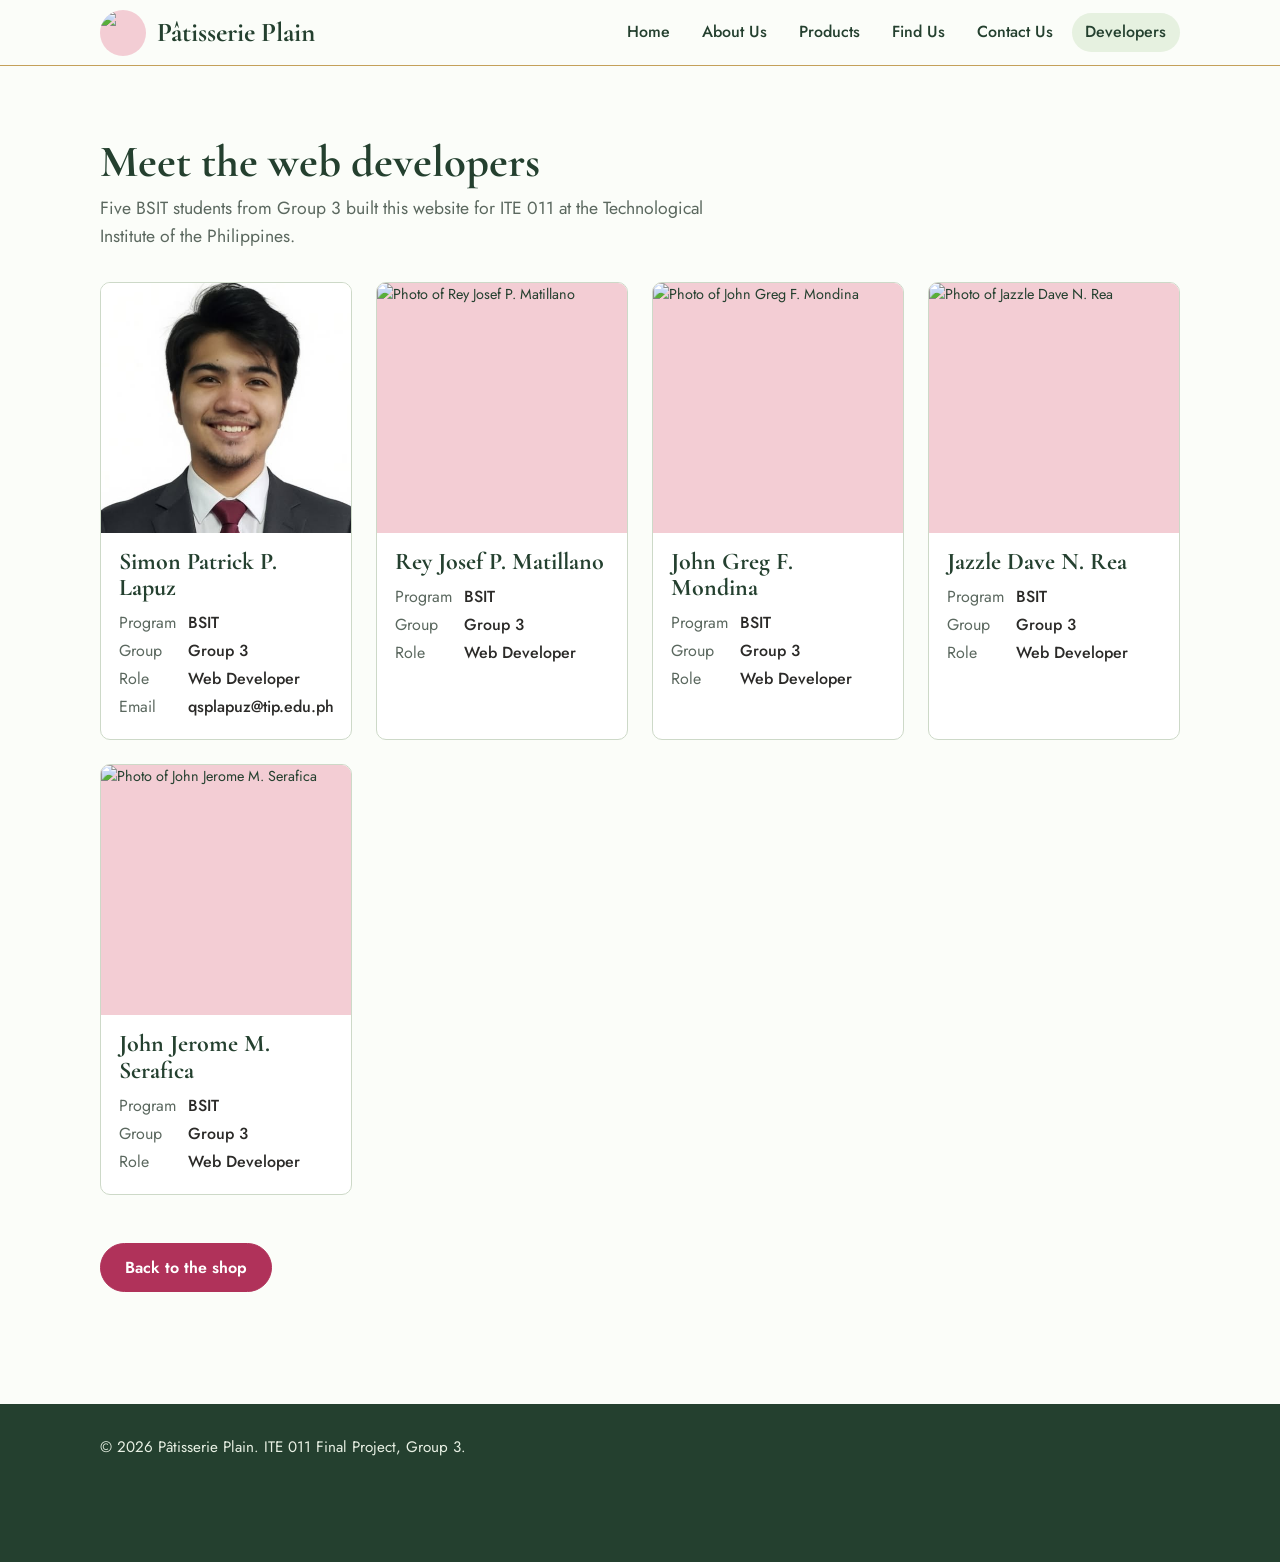
==== developers.html @ c2ec07e1 "dev-lapuz image" ====
<!DOCTYPE html>
<!--
  FILE NAME : developers.html
  PROJECT   : P&acirc;tisserie Plain - Web Developers' Profile
  COURSE    : ITE 011 - Introduction to Computing | GROUP 3 | BSIT / ________
-->
<html lang="en">
<head>
  <meta charset="UTF-8">
  <meta name="viewport" content="width=device-width, initial-scale=1">
  <title>Web Developers | P&acirc;tisserie Plain</title>
  <link rel="preconnect" href="https://fonts.googleapis.com">
  <link rel="preconnect" href="https://fonts.gstatic.com" crossorigin>
  <link href="https://fonts.googleapis.com/css2?family=Cormorant+Garamond:ital,wght@0,500;0,700;1,500&family=Jost:wght@400;500;600&display=swap" rel="stylesheet">
  <link rel="stylesheet" href="style.css">
</head>
<body>

  <header class="site-header">
    <a class="brand" href="index.html">
      <!-- >>> INSERT YOUR COMPANY LOGO HERE: same file as before, images/logo.png <<< -->
      <img class="logo" src="images/logo.png" alt="P&acirc;tisserie Plain logo">
      <span class="brand-name">P&acirc;tisserie Plain</span>
    </a>
    <nav class="main-menu" aria-label="Main menu">
      <a href="index.html">Home</a>
      <a href="index.html#about">About Us</a>
      <a href="index.html#products">Products</a>
      <a href="index.html#find-us">Find Us</a>
      <a href="index.html#contact">Contact Us</a>
      <a href="developers.html" aria-current="page">Developers</a>
    </nav>
  </header>

  <main>
    <section class="section developers">
      <h2>Meet the web developers</h2>
      <p class="section-intro">Five BSIT students from Group 3 built this website for ITE 011 at the Technological Institute of the Philippines.</p>
      <div class="profile-grid">

      <!-- ============ DEVELOPER 1: SIMON PATRICK P. LAPUZ ============ -->
      <article class="profile">
        <!-- >>> INSERT YOUR LATEST PICTURE HERE: save it as  images/dev-lapuz.jpg  <<< -->
        <img src="images/dev-lapuz.jpg" alt="Photo of Simon Patrick P. Lapuz">
        <div class="profile-body">
          <h3>Simon Patrick P. Lapuz</h3>
          <dl>
            <dt>Program</dt><dd>BSIT</dd>
            <dt>Group</dt><dd>Group 3</dd>
            <dt>Role</dt><dd>Web Developer</dd>
            <dt>Email</dt><dd>qsplapuz@tip.edu.ph</dd>
          </dl>
        </div>
      </article>

      <!-- ============ DEVELOPER 2: REY JOSEF P. MATILLANO ============ -->
      <article class="profile">
        <!-- >>> INSERT YOUR LATEST PICTURE HERE: save it as  images/dev-matillano.jpg  <<< -->
        <img src="images/dev-matillano.jpg" alt="Photo of Rey Josef P. Matillano">
        <div class="profile-body">
          <h3>Rey Josef P. Matillano</h3>
          <dl>
            <dt>Program</dt><dd>BSIT</dd>
            <dt>Group</dt><dd>Group 3</dd>
            <dt>Role</dt><dd>Web Developer</dd>
            <!-- ADD MORE basic info here, for example: <dt>Email</dt><dd>name@email.com</dd> -->
          </dl>
        </div>
      </article>

      <!-- ============ DEVELOPER 3: JOHN GREG F. MONDINA ============ -->
      <article class="profile">
        <!-- >>> INSERT YOUR LATEST PICTURE HERE: save it as  images/dev-mondina.jpg  <<< -->
        <img src="images/dev-mondina.jpg" alt="Photo of John Greg F. Mondina">
        <div class="profile-body">
          <h3>John Greg F. Mondina</h3>
          <dl>
            <dt>Program</dt><dd>BSIT</dd>
            <dt>Group</dt><dd>Group 3</dd>
            <dt>Role</dt><dd>Web Developer</dd>
            <!-- ADD MORE basic info here, for example: <dt>Email</dt><dd>name@email.com</dd> -->
          </dl>
        </div>
      </article>

      <!-- ============ DEVELOPER 4: JAZZLE DAVE N. REA ============ -->
      <article class="profile">
        <!-- >>> INSERT YOUR LATEST PICTURE HERE: save it as  images/dev-rea.jpg  <<< -->
        <img src="images/dev-rea.jpg" alt="Photo of Jazzle Dave N. Rea">
        <div class="profile-body">
          <h3>Jazzle Dave N. Rea</h3>
          <dl>
            <dt>Program</dt><dd>BSIT</dd>
            <dt>Group</dt><dd>Group 3</dd>
            <dt>Role</dt><dd>Web Developer</dd>
            <!-- ADD MORE basic info here, for example: <dt>Email</dt><dd>name@email.com</dd> -->
          </dl>
        </div>
      </article>

      <!-- ============ DEVELOPER 5: JOHN JEROME M. SERAFICA ============ -->
      <article class="profile">
        <!-- >>> INSERT YOUR LATEST PICTURE HERE: save it as  images/dev-serafica.jpg  <<< -->
        <img src="images/dev-serafica.jpg" alt="Photo of John Jerome M. Serafica">
        <div class="profile-body">
          <h3>John Jerome M. Serafica</h3>
          <dl>
            <dt>Program</dt><dd>BSIT</dd>
            <dt>Group</dt><dd>Group 3</dd>
            <dt>Role</dt><dd>Web Developer</dd>
            <!-- ADD MORE basic info here, for example: <dt>Email</dt><dd>name@email.com</dd> -->
          </dl>
        </div>
      </article>

      </div>
      <p class="back-link"><a class="btn btn-primary" href="index.html">Back to the shop</a></p>
    </section>
  </main>

  <footer class="site-footer">
    <p>&copy; 2026 P&acirc;tisserie Plain. ITE 011 Final Project, Group 3.</p>
  </footer>

</body>
</html>
---- style.css ----
/* =====================================================================
   FILE NAME : style.css
   PROJECT   : Pâtisserie Plain - E-Commerce Website
   COURSE    : ITE 011 - Introduction to Computing | GROUP 3

   This is the EXTERNAL style sheet. Both index.html and developers.html
   use it so every page has the same look.

   QUICK EDIT GUIDE
   - Change colors   : edit the values in ":root" just below.
   - Change fonts    : edit --serif and --sans.
   - Card layout     : search for ".card".
   ===================================================================== */

/* ---------- 1. COLORS AND FONTS (edit here) ---------- */
:root {
  --paper:     #fbfdf9;   /* page background */
  --mint:      #e6f1e0;   /* soft green sections */
  --pistachio: #cfe3c7;   /* macaron green */
  --leaf:      #24402f;   /* dark green: headings, buttons */
  --rose:      #f3cdd4;   /* macaron pink */
  --berry:     #b0325a;   /* main action color */
  --gold:      #c4a05a;   /* thin ribbon lines */
  --ink:       #2b2a28;   /* body text */
  --mute:      #5b685f;   /* softer text */

  --serif: "Cormorant Garamond", Georgia, "Times New Roman", serif;
  --sans:  "Jost", "Segoe UI", Tahoma, Arial, sans-serif;

  --page-width: 1120px;
}

/* ---------- 2. BASICS ---------- */
*, *::before, *::after { box-sizing: border-box; }

html {
  scroll-padding-top: 5.5rem;       /* keeps headings visible below the sticky menu */
  scroll-behavior: smooth;
}

body {
  margin: 0;
  background: var(--paper);
  color: var(--ink);
  font-family: var(--sans);
  font-size: 1rem;
  line-height: 1.55;
}

h1, h2, h3, h4 {
  font-family: var(--serif);
  color: var(--leaf);
  font-weight: 700;
  line-height: 1.1;
  margin: 0 0 .5rem;
}
h2 { font-size: clamp(2rem, 4vw, 2.8rem); }
h3 { font-size: 1.9rem; }
h4 { font-size: 1.4rem; }

p { margin: 0 0 1rem; }
a { color: var(--berry); }
img, video, iframe { max-width: 100%; }

:focus-visible { outline: 3px solid var(--gold); outline-offset: 2px; }

/* The hidden radio buttons that remember which screen you are on */
.switch {
  position: absolute;
  opacity: 0;
  width: 1px;
  height: 1px;
  pointer-events: none;
}

/* ---------- 3. HEADER + MENU ---------- */
.site-header {
  position: sticky;
  top: 0;
  z-index: 40;
  display: flex;
  flex-wrap: wrap;
  align-items: center;
  justify-content: space-between;
  gap: .4rem 1.5rem;
  padding: .6rem max(1.25rem, calc((100% - var(--page-width) + 2.5rem) / 2));
  background: var(--paper);
  border-bottom: 1px solid var(--gold);
}

.brand {
  display: flex;
  align-items: center;
  gap: .7rem;
  text-decoration: none;
}
.brand-name {
  font-family: var(--serif);
  font-size: 1.7rem;
  font-weight: 700;
  color: var(--leaf);
}

/* Logo box. The pink circle is the placeholder shown until images/logo.png exists. */
.logo {
  width: 46px;
  height: 46px;
  object-fit: contain;
  border-radius: 50%;
  background: var(--rose);
  color: transparent;
  font-size: 0;                     /* hides the alt text while the image is missing */
}

.main-menu {
  display: flex;
  flex-wrap: wrap;
  align-items: center;
  gap: .2rem .3rem;
}
.main-menu a,
.nav-cart {
  padding: .45rem .85rem;
  border-radius: 999px;
  color: var(--leaf);
  text-decoration: none;
  font-weight: 500;
  cursor: pointer;
}
.main-menu a:hover,
.main-menu a[aria-current="page"] { background: var(--mint); }
.nav-cart {
  background: var(--leaf);
  color: #fff;
}
.nav-cart:hover { background: var(--berry); }

/* ---------- 4. BUTTONS ---------- */
.btn {
  display: inline-block;
  padding: .75rem 1.5rem;
  border: 1.5px solid var(--leaf);
  border-radius: 999px;
  background: transparent;
  color: var(--leaf);
  font: 600 1rem var(--sans);
  text-align: center;
  text-decoration: none;
  cursor: pointer;
}
.btn:hover { background: var(--mint); }
.btn-primary {
  background: var(--berry);
  border-color: var(--berry);
  color: #fff;
}
.btn-primary:hover { background: #8f2548; border-color: #8f2548; }
.btn-light {
  background: #fff;
  border-color: #fff;
  color: var(--leaf);
}
.btn-light:hover { background: var(--rose); border-color: var(--rose); }

/* ---------- 5. HERO ---------- */
.hero {
  display: grid;
  grid-template-columns: 1.15fr .85fr;
  align-items: center;
  gap: 2.5rem;
  padding: 4.5rem max(1.25rem, calc((100% - var(--page-width) + 2.5rem) / 2));
  background: var(--mint);
}
.hero h1 {
  font-size: clamp(3.4rem, 9vw, 7rem);
  font-weight: 500;
  line-height: .92;
  letter-spacing: -.01em;
  margin-bottom: 1.2rem;
}
.lede {
  font-family: var(--serif);
  font-size: 1.7rem;
  line-height: 1.25;
  color: var(--ink);
}
.hero-actions {
  display: flex;
  flex-wrap: wrap;
  gap: .8rem;
  margin-top: 1.6rem;
}

/* Double-decker macaron drawn with CSS only */
.macaron {
  display: flex;
  flex-direction: column;
  align-items: center;
  width: min(320px, 80%);
  margin: 0 auto;
  filter: drop-shadow(0 18px 18px rgba(36, 64, 47, .18));
}
.macaron .shell {
  display: block;
  width: 100%;
  height: 86px;
  background: var(--macaron-shell, var(--rose));
  box-shadow: inset 0 -9px 0 rgba(36, 64, 47, .08), inset 0 9px 0 rgba(255, 255, 255, .35);
}
.macaron .shell:first-child { border-radius: 160px 160px 16px 16px; }
.macaron .shell:last-child  { border-radius: 16px 16px 160px 160px; }
.macaron .shell.alt {
  height: 62px;
  border-radius: 14px;
  background: var(--macaron-shell-2, var(--pistachio));
}
.macaron .filling {
  display: block;
  width: 93%;
  height: 22px;
  margin: -3px 0;
  border-radius: 12px;
  background: #fffdf8;
  box-shadow: inset 0 -4px 0 rgba(196, 160, 90, .25);
}

/* ---------- 6. GENERAL SECTIONS ---------- */
.section {
  max-width: var(--page-width);
  margin: 0 auto;
  padding: 4.5rem 1.25rem 1rem;
}
.section-intro {
  max-width: 40rem;
  color: var(--mute);
  font-size: 1.1rem;
}

.about-grid {
  display: grid;
  grid-template-columns: 1.1fr .9fr;
  gap: 3rem;
  align-items: start;
}
.about p { max-width: 38rem; font-size: 1.08rem; }
.media figure { margin: 0 0 1.5rem; }
.media video {
  display: block;
  width: 100%;
  aspect-ratio: 16 / 9;
  background: var(--pistachio);
  border-radius: 8px;
}
.media audio { display: block; width: 100%; }
.media figcaption {
  margin-top: .4rem;
  font-size: .92rem;
  color: var(--mute);
}

/* ---------- 7. PRODUCTS ---------- */
.subnav {
  display: flex;
  flex-wrap: wrap;
  gap: .5rem;
  margin: 1.2rem 0 .5rem;
}
.subnav a {
  padding: .4rem 1rem;
  border: 1px solid var(--leaf);
  border-radius: 999px;
  color: var(--leaf);
  text-decoration: none;
  font-weight: 500;
}
.subnav a:hover { background: var(--mint); }

.category { margin-top: 3.2rem; }
.category-head {
  display: flex;
  flex-wrap: wrap;
  align-items: baseline;
  gap: .2rem 1.2rem;
  margin-bottom: 1.2rem;
  padding-bottom: .6rem;
  border-bottom: 1px solid var(--gold);
}
.category-head h3 { margin: 0; }
.category-head p { margin: 0; color: var(--mute); }

/* Each category gets its own pastel color for empty image boxes */
.cat-cakes  { --tint: #f6dce1; }
.cat-pies   { --tint: #dcebd5; }
.cat-drinks { --tint: #e6def0; }

.grid {
  display: grid;
  grid-template-columns: repeat(auto-fill, minmax(250px, 1fr));
  gap: 1.4rem;
}

/* ----- Product card ----- */
.card {
  position: relative;
  display: flex;
  flex-direction: column;
  overflow: hidden;
  background: #fff;
  border: 1px solid #cdd9c8;
  border-radius: 10px;
}
.card img {
  display: block;
  width: 100%;
  aspect-ratio: 4 / 3;
  object-fit: cover;
  background: var(--tint, var(--pistachio));
  color: var(--leaf);
  font-size: .9rem;
}
.card-body {
  display: flex;
  flex-direction: column;
  flex: 1;
  gap: .7rem;
  padding: 1rem 1.1rem 1.2rem;
}
.card h4 { margin: 0; }
.desc {
  margin: 0;
  color: var(--mute);
  font-size: .94rem;
  line-height: 1.45;
}

/* A product that is in the cart gets a berry outline and a tag */
.card:has(.opt-add:checked) {
  border-color: var(--berry);
  box-shadow: 0 0 0 2px var(--berry);
}
.card:has(.opt-add:checked)::after {
  content: "In your cart";
  position: absolute;
  top: .7rem;
  left: .7rem;
  padding: .2rem .7rem;
  border-radius: 999px;
  background: var(--berry);
  color: #fff;
  font-size: .8rem;
  font-weight: 600;
}

/* ----- Option chips (size, quantity, order type) ----- */
.choices {
  position: relative;
  display: flex;
  flex-wrap: wrap;
  align-items: center;
  gap: .4rem;
  margin-top: auto;
}
.lbl {
  flex-basis: 100%;
  font-size: .85rem;
  font-weight: 500;
  color: var(--mute);
}
.chip-input {
  position: absolute;
  opacity: 0;
  width: 1px;
  height: 1px;
  pointer-events: none;
}
.chip-input + label {
  padding: .3rem .85rem;
  border: 1px solid var(--leaf);
  border-radius: 999px;
  background: #fff;
  color: var(--leaf);
  font-size: .9rem;
  cursor: pointer;
  user-select: none;
}
.chip-input + label:hover { background: var(--mint); }
.chip-input:checked + label {
  background: var(--leaf);
  color: #fff;
}
.opt-add:checked + label {
  background: var(--berry);
  border-color: var(--berry);
}
.chip-input:focus-visible + label {
  outline: 3px solid var(--gold);
  outline-offset: 2px;
}

/* Quantity row only shows after a size is picked */
.qty { display: none; margin-top: 0; }
.card:has(.opt-add:checked) .qty { display: flex; }

/* ---------- 8. LOCATION + REFERENCES ---------- */
.find-grid {
  display: grid;
  grid-template-columns: .8fr 1.2fr;
  gap: 2rem;
  align-items: start;
}
address {
  margin: 0 0 1.2rem;
  font-style: normal;
  font-size: 1.1rem;
}
.find-grid iframe {
  width: 100%;
  height: 320px;
  border: 1px solid var(--gold);
  border-radius: 8px;
  background: var(--mint);
}
.references ul {
  margin: 0;
  padding-left: 1.2rem;
  color: var(--mute);
  font-size: .95rem;
}

/* ---------- 8b. CONTACT US ---------- */
.contact-grid {
  display: grid;
  grid-template-columns: .8fr 1.2fr;
  gap: 3rem;
  align-items: start;
  margin-top: 1.5rem;
}
.contact-info {
  display: grid;
  gap: .2rem;
  margin: 0;
}
.contact-info dt {
  margin-top: 1rem;
  color: var(--mute);
  font-size: .9rem;
  font-weight: 500;
}
.contact-info dt:first-child { margin-top: 0; }
.contact-info dd {
  margin: 0;
  font-family: var(--serif);
  font-size: 1.4rem;
  font-weight: 700;
  color: var(--leaf);
}
.contact-form {
  display: grid;
  gap: 1rem;
  padding: 1.6rem;
  background: var(--mint);
  border-radius: 12px;
}
.contact-form .btn { justify-self: start; }
.field select {
  width: 100%;
  padding: .65rem .8rem;
  border: 1px solid #9fb396;
  border-radius: 6px;
  background: #fff;
  color: var(--ink);
  font: 400 1rem var(--sans);
}

/* ---------- 9. FOOTER ---------- */
.site-footer {
  margin-top: 5rem;
  padding: 2rem max(1.25rem, calc((100% - var(--page-width) + 2.5rem) / 2)) 6rem;
  background: var(--leaf);
  color: #e8f0e4;
  font-size: .95rem;
}
.site-footer p { margin: 0 0 .4rem; }
.site-footer a { color: var(--rose); }

/* ---------- 10. CART BAR (floating) ---------- */
.cartbar {
  display: none;                    /* turned on when something is in the cart */
  position: fixed;
  left: 50%;
  bottom: 1rem;
  z-index: 50;
  transform: translateX(-50%);
  align-items: center;
  gap: 1rem;
  max-width: calc(100% - 1.5rem);
  padding: .55rem .55rem .55rem 1.4rem;
  border-radius: 999px;
  background: var(--leaf);
  color: #fff;
  box-shadow: 0 8px 24px rgba(36, 64, 47, .35);
}
body:has(.opt-add:checked) .cartbar { display: flex; }
.cartbar-info { font-weight: 500; }
.cartbar-info::before {
  content: "Cart: " counter(items) " item(s), \20B1" counter(total);
}
.btn-light { padding: .55rem 1.2rem; }

/* ---------- 11. SCREENS: CART / CHECKOUT / PAID ---------- */
.overlay {
  display: none;
  position: fixed;
  inset: 0;
  z-index: 100;
  overflow: auto;
  padding: 1rem;
  background: rgba(36, 64, 47, .6);
}
body:has(#step-cart:checked)       .overlay-cart,
body:has(#step-checkout:checked)   .overlay-checkout,
body:has(#step-paid-cash:checked)  .overlay-paid,
body:has(#step-paid-card:checked)  .overlay-paid { display: block; }

/* Stop the shop from scrolling behind an open screen */
body:has(.switch:not(#step-shop):checked) { overflow: hidden; }

.panel {
  width: min(640px, 100%);
  margin: 2rem auto;
  padding: 1.8rem;
  background: var(--paper);
  border: 1px solid var(--gold);
  border-radius: 14px;
}
.panel h2 { margin-bottom: 1rem; }

/* Cart lines (shown one by one by cart-rules.css) */
.lines { margin: 0; padding: 0; list-style: none; }
.line {
  display: none;
  grid-template-columns: 1fr auto auto;
  gap: 1rem;
  padding: .8rem 0;
  border-bottom: 1px dashed #b9c9b3;
}
.line-name { font-weight: 500; }
.line-name em {
  display: block;
  font-style: normal;
  font-size: .88rem;
  color: var(--mute);
}
.line-qty { color: var(--mute); }
.line-price { min-width: 5.5rem; text-align: right; font-weight: 600; }

/* Empty cart message vs. items */
.empty-msg { color: var(--mute); font-size: 1.05rem; }
body:has(.opt-add:checked) .empty-msg { display: none; }
.cart-footer { display: none; }
body:has(.opt-add:checked) .cart-footer { display: block; }
.btn-checkout { display: none; }
body:has(.opt-add:checked) .btn-checkout { display: inline-block; }

.total {
  display: flex;
  justify-content: space-between;
  align-items: baseline;
  margin: 1.2rem 0 0;
  font-family: var(--serif);
  font-size: 1.8rem;
  font-weight: 700;
  color: var(--leaf);
}
.total-amount::before { content: "\20B1" counter(total); }

.actions {
  display: flex;
  flex-wrap: wrap;
  justify-content: space-between;
  gap: .8rem;
  margin-top: 1.6rem;
}

/* Checkout form */
.fields { display: grid; gap: 1rem; margin-top: 1.2rem; }
.field {
  display: grid;
  gap: .3rem;
  font-weight: 500;
}
.field input,
.field textarea {
  width: 100%;
  padding: .65rem .8rem;
  border: 1px solid #9fb396;
  border-radius: 6px;
  background: #fff;
  color: var(--ink);
  font: 400 1rem var(--sans);
}
.field textarea { resize: vertical; }
.check { display: flex; align-items: center; gap: .5rem; font-weight: 500; }
.check input { width: 1.1rem; height: 1.1rem; accent-color: var(--berry); }
.fields .choices { margin-top: 0; }

.pay-title { margin-top: 2rem; }
.pay-options {
  display: grid;
  grid-template-columns: 1fr 1fr;
  gap: 1rem;
}
.pay-btn {
  display: grid;
  gap: .2rem;
  padding: 1.2rem 1.1rem;
  border: 2px solid var(--leaf);
  border-radius: 10px;
  background: #fff;
  color: var(--leaf);
  cursor: pointer;
}
.pay-btn strong { font-family: var(--serif); font-size: 1.5rem; line-height: 1.1; }
.pay-btn span { font-size: .9rem; color: var(--mute); }
.pay-btn:hover { background: var(--berry); border-color: var(--berry); }
.pay-btn:hover strong,
.pay-btn:hover span { color: #fff; }

/* Paid screen */
.panel-paid { text-align: center; }
.panel-paid .actions { justify-content: center; }
.panel-paid .total { justify-content: center; gap: 1rem; font-size: 1.5rem; }
.paid-method { display: none; margin: 0; font-size: 1.1rem; color: var(--mute); }
body:has(#step-paid-cash:checked) .paid-cash { display: block; }
body:has(#step-paid-card:checked) .paid-card { display: block; }

.checkmark {
  position: relative;
  width: 88px;
  height: 88px;
  margin: 0 auto 1.2rem;
  border-radius: 50%;
  background: var(--pistachio);
}
.checkmark::before {
  content: "";
  position: absolute;
  left: 31px;
  top: 17px;
  width: 22px;
  height: 42px;
  border: solid var(--leaf);
  border-width: 0 7px 7px 0;
  transform: rotate(45deg);
}
.overlay-paid .checkmark { animation: pop .45s ease-out; }
@keyframes pop {
  0%   { transform: scale(.4); opacity: 0; }
  70%  { transform: scale(1.1); opacity: 1; }
  100% { transform: scale(1); }
}

/* ---------- 12. DEVELOPERS PAGE ---------- */
.profile-grid {
  display: grid;
  grid-template-columns: repeat(auto-fill, minmax(230px, 1fr));
  gap: 1.5rem;
  margin-top: 2rem;
}
.profile {
  overflow: hidden;
  background: #fff;
  border: 1px solid #cdd9c8;
  border-radius: 10px;
}
.profile img {
  display: block;
  width: 100%;
  aspect-ratio: 1 / 1;
  object-fit: cover;
  background: var(--rose);
  color: var(--leaf);
  font-size: .9rem;
}
.profile-body { padding: 1rem 1.1rem 1.2rem; }
.profile h3 { font-size: 1.5rem; }
.profile dl {
  display: grid;
  grid-template-columns: auto 1fr;
  gap: .2rem .8rem;
  margin: .6rem 0 0;
}
.profile dt { color: var(--mute); }
.profile dd { margin: 0; font-weight: 500; }
.back-link { margin-top: 3rem; }

/* ---------- 13. PHONES AND SMALL SCREENS ---------- */
@media (max-width: 800px) {
  .hero { grid-template-columns: 1fr; padding-top: 3rem; padding-bottom: 3rem; }
  .macaron { width: min(240px, 70%); }
  .about-grid,
  .find-grid,
  .contact-grid { grid-template-columns: 1fr; gap: 2rem; }
  .pay-options { grid-template-columns: 1fr; }
  .panel { padding: 1.3rem; margin: 1rem auto; }
  .brand-name { font-size: 1.4rem; }
  .cartbar { width: calc(100% - 1.5rem); justify-content: space-between; }
}

/* ---------- 14. RESPECT "REDUCE MOTION" SETTINGS ---------- */
@media (prefers-reduced-motion: reduce) {
  html { scroll-behavior: auto; }
  .overlay-paid .checkmark { animation: none; }
}
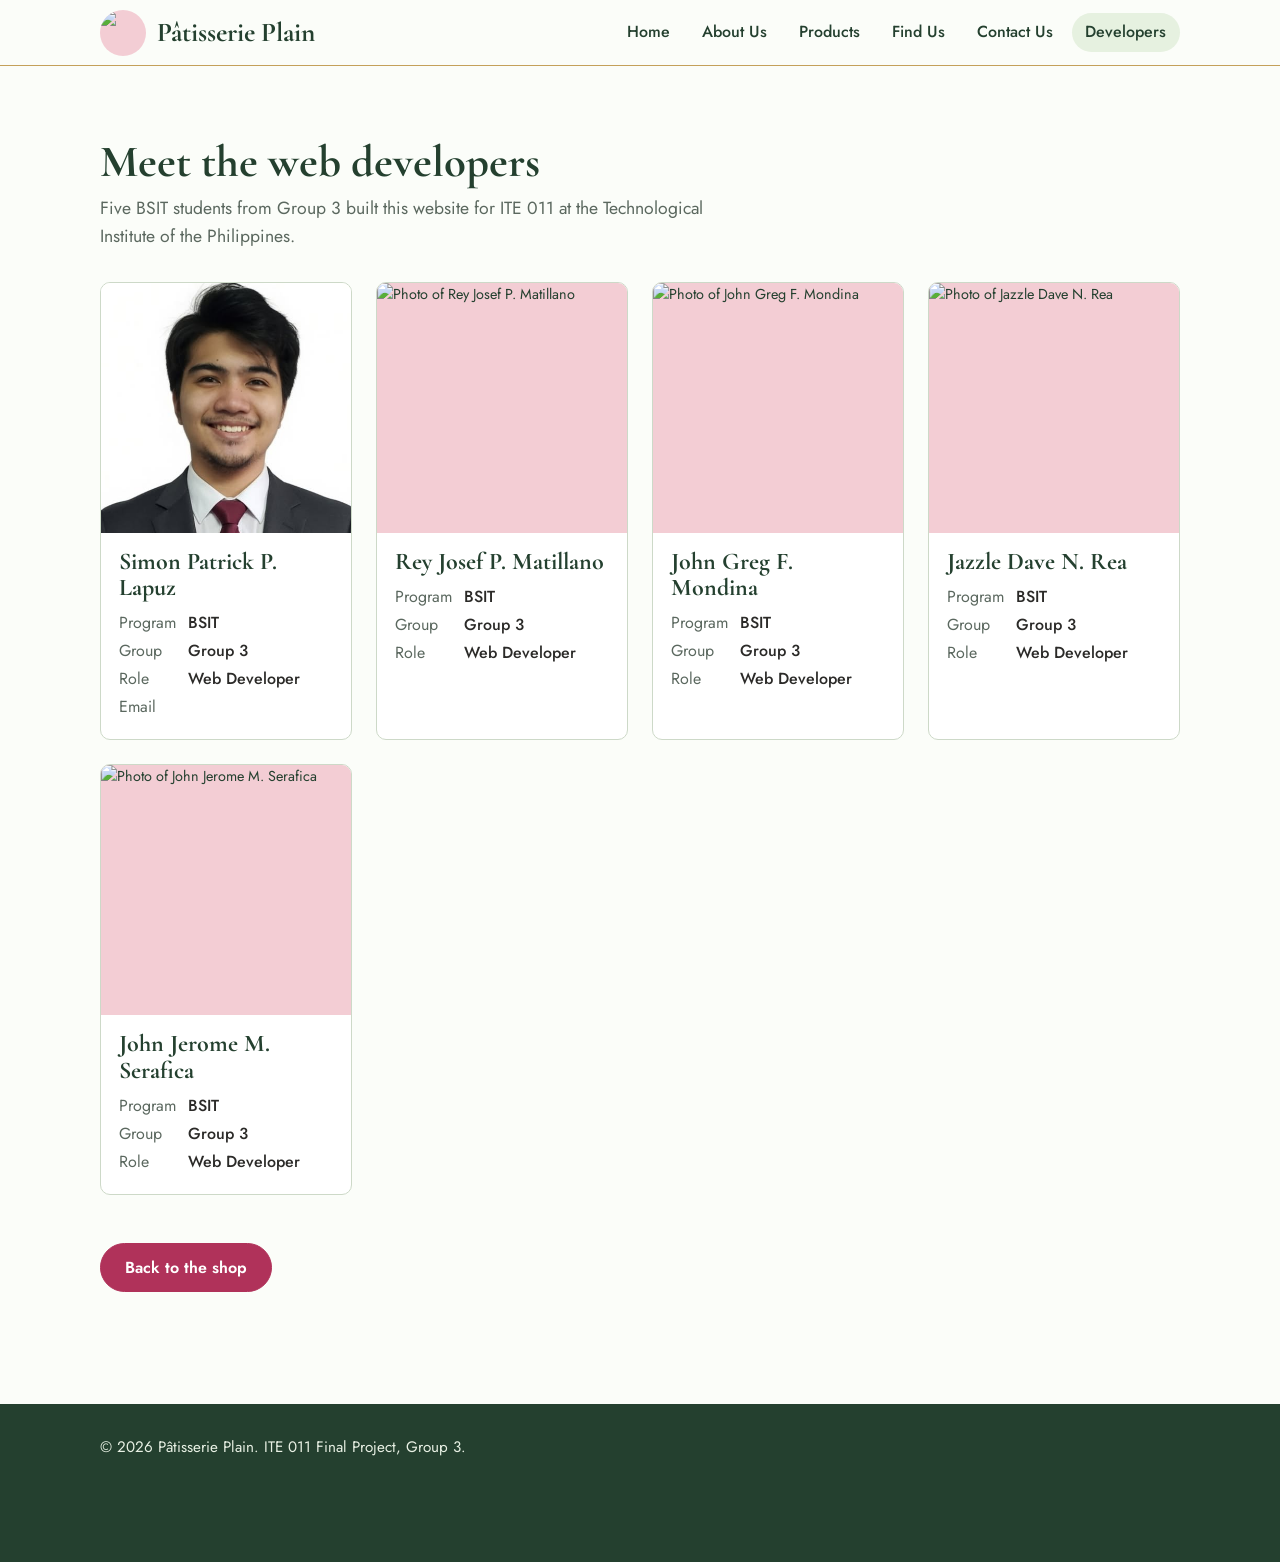
==== commit caec173b: "Removed Lapuz Email" ====
--- a/developers.html
+++ b/developers.html
@@ -48,7 +48,7 @@
             <dt>Program</dt><dd>BSIT</dd>
             <dt>Group</dt><dd>Group 3</dd>
             <dt>Role</dt><dd>Web Developer</dd>
-            <dt>Email</dt><dd>qsplapuz@tip.edu.ph</dd>
+            <dt>Email</dt><dd></dd>
           </dl>
         </div>
       </article>
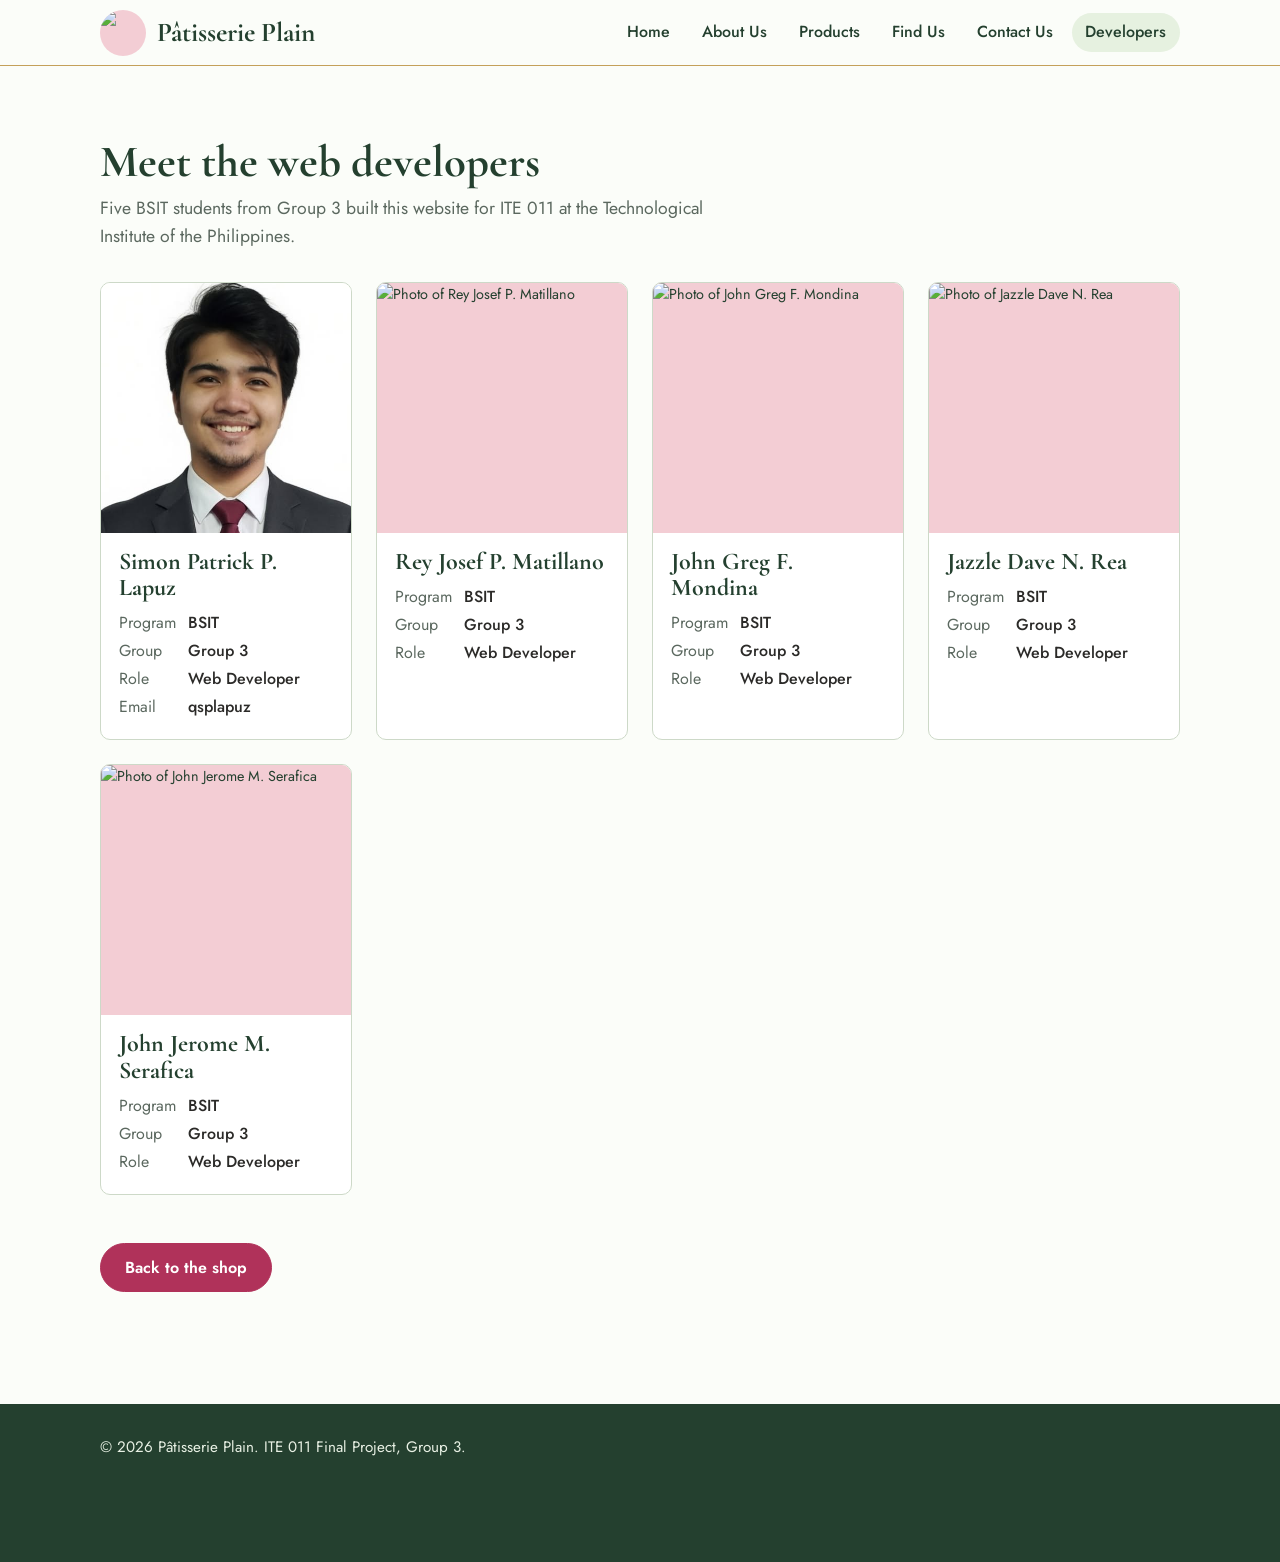
==== commit 9faef8f8: "Adding lapuz email" ====
--- a/developers.html
+++ b/developers.html
@@ -48,7 +48,7 @@
             <dt>Program</dt><dd>BSIT</dd>
             <dt>Group</dt><dd>Group 3</dd>
             <dt>Role</dt><dd>Web Developer</dd>
-            <dt>Email</dt><dd></dd>
+            <dt>Email</dt><dd>qsplapuz</dd>
           </dl>
         </div>
       </article>
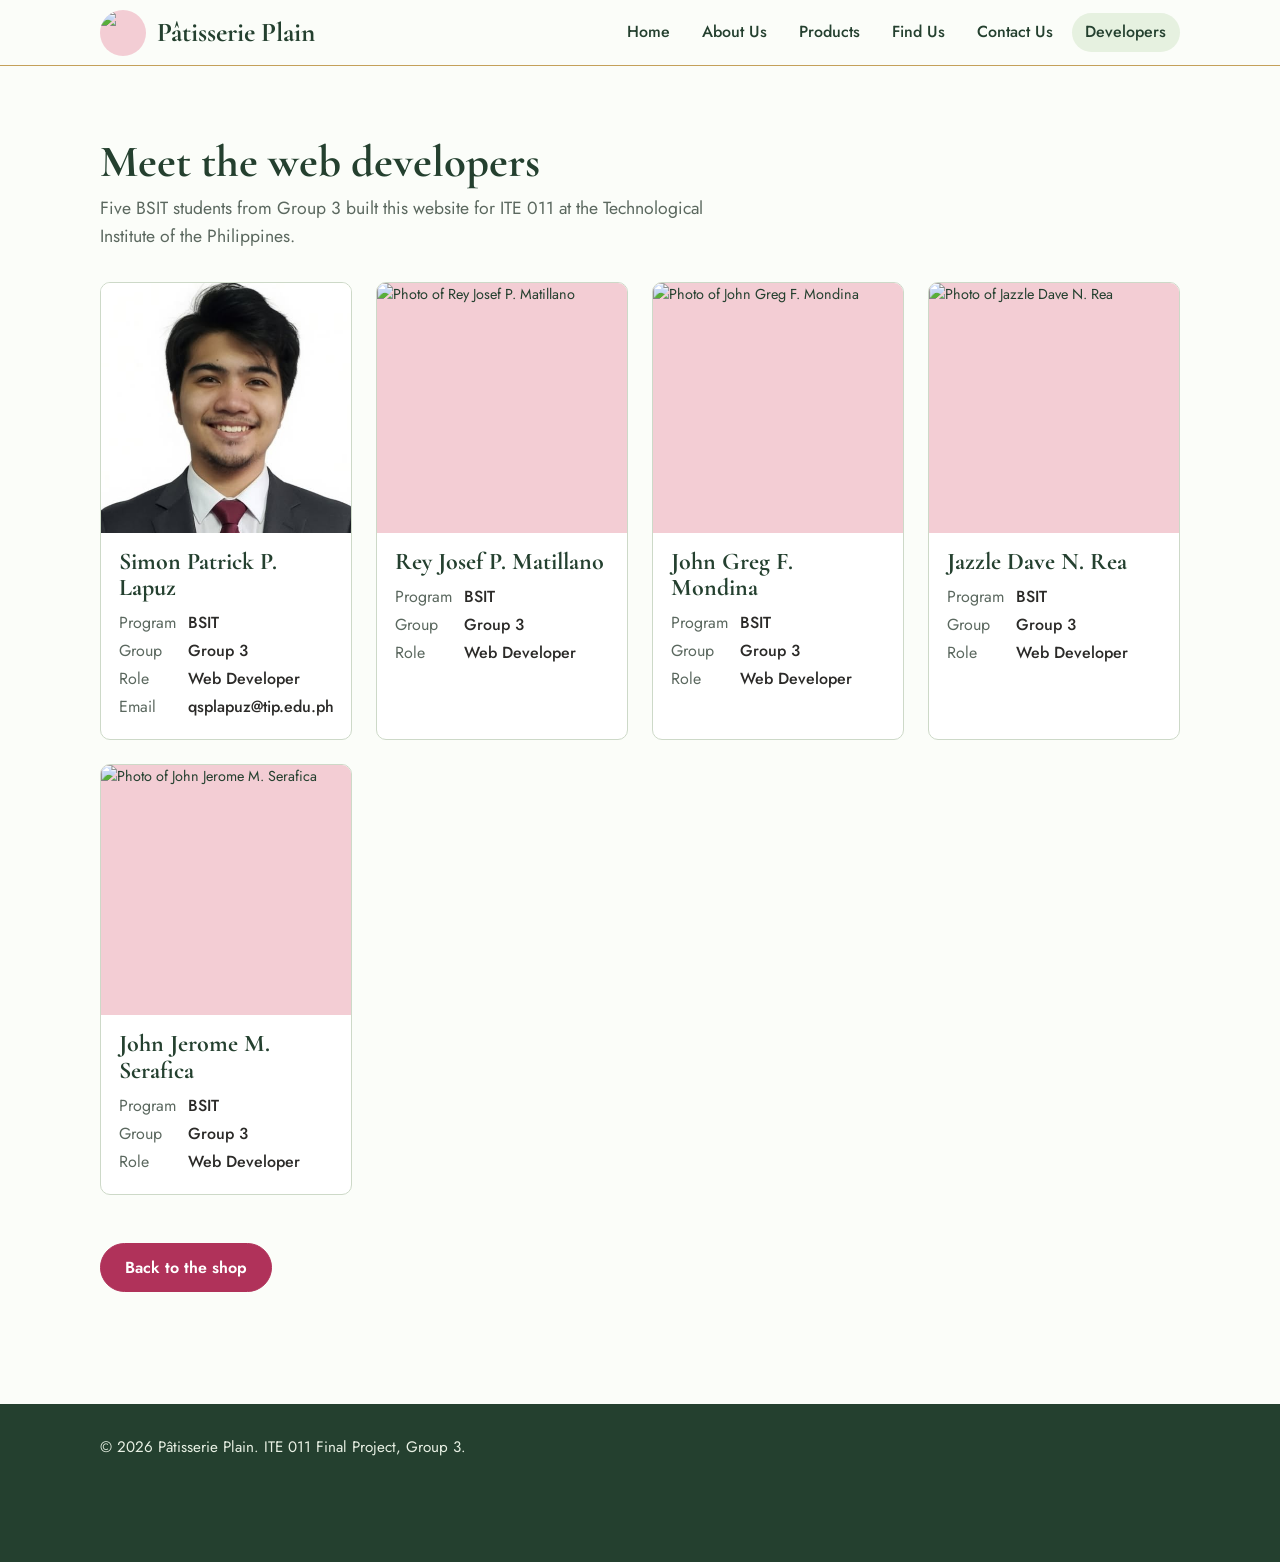
==== commit 35720d34: "Adding lapuz email" ====
--- a/developers.html
+++ b/developers.html
@@ -48,7 +48,7 @@
             <dt>Program</dt><dd>BSIT</dd>
             <dt>Group</dt><dd>Group 3</dd>
             <dt>Role</dt><dd>Web Developer</dd>
-            <dt>Email</dt><dd>qsplapuz</dd>
+            <dt>Email</dt><dd>qsplapuz@tip.edu.ph</dd>
           </dl>
         </div>
       </article>
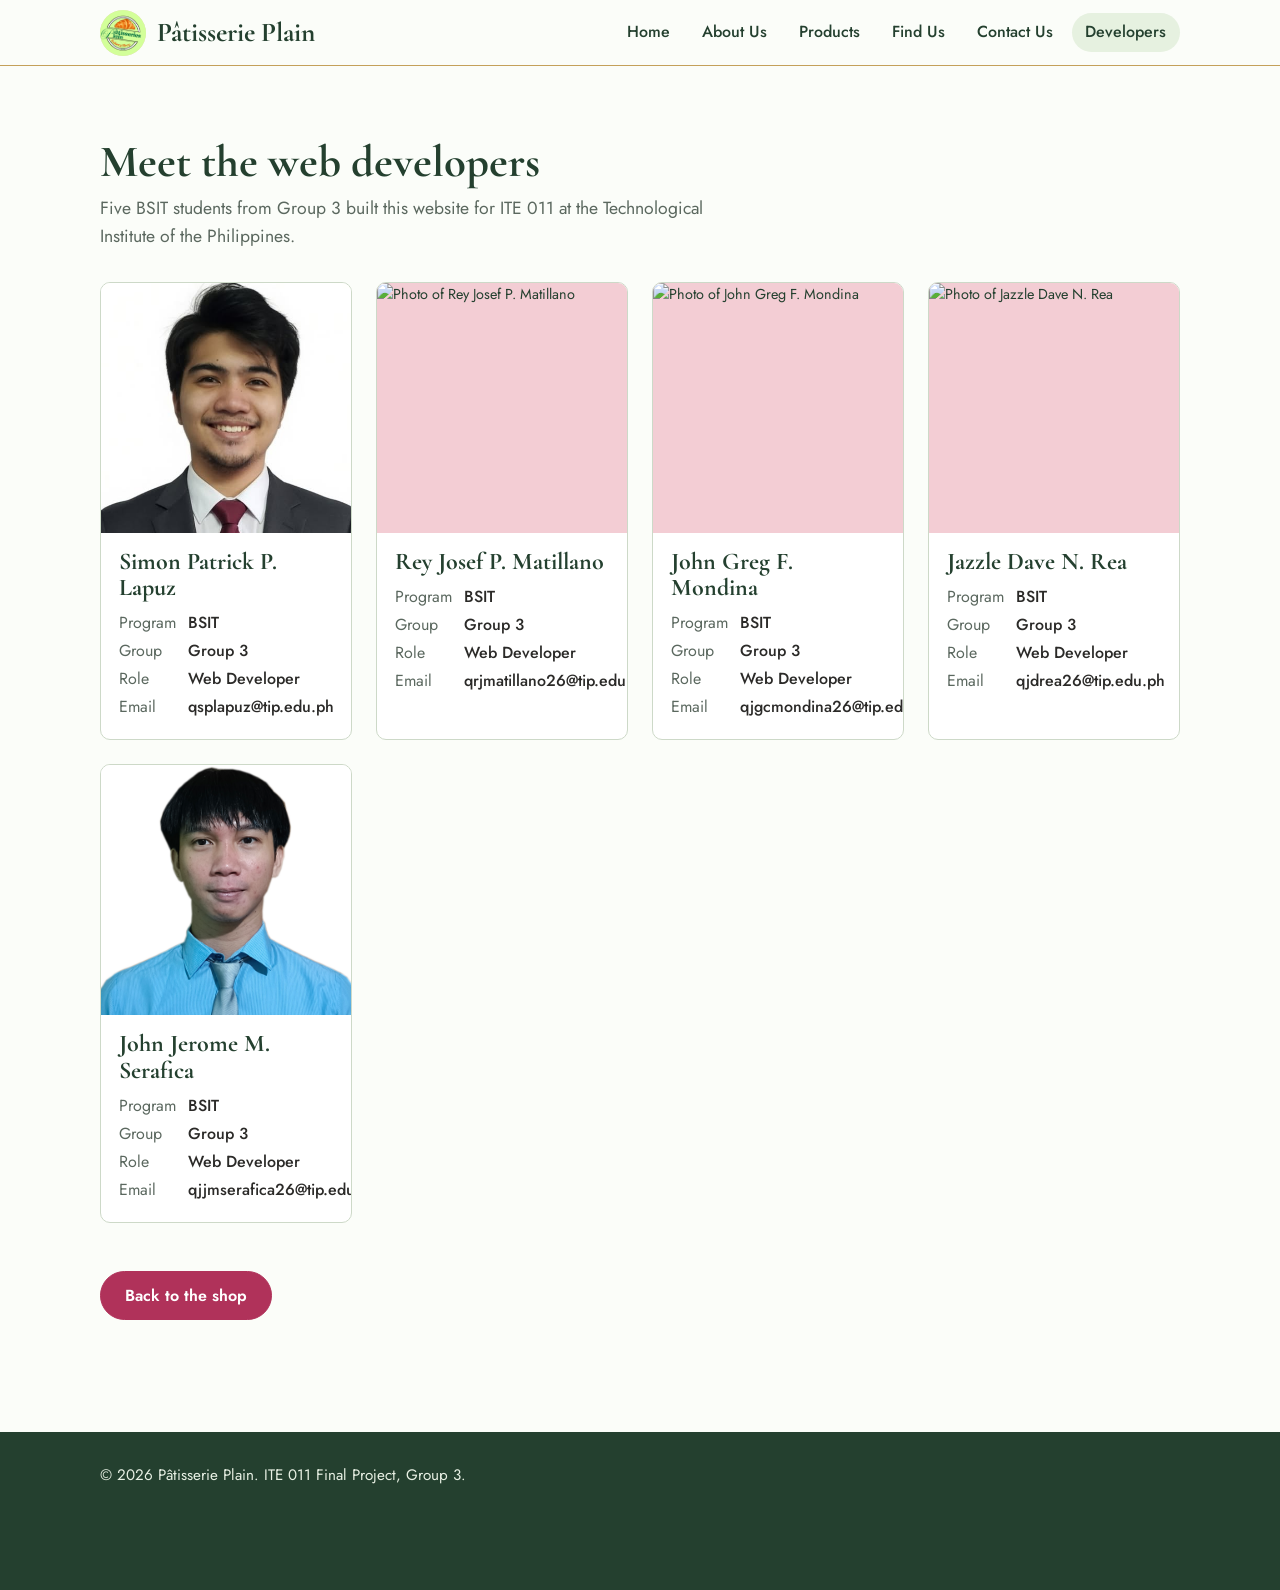
==== commit 1520b098: "Add gmails on developers" ====
--- a/developers.html
+++ b/developers.html
@@ -63,7 +63,7 @@
             <dt>Program</dt><dd>BSIT</dd>
             <dt>Group</dt><dd>Group 3</dd>
             <dt>Role</dt><dd>Web Developer</dd>
-            <!-- ADD MORE basic info here, for example: <dt>Email</dt><dd>name@email.com</dd> -->
+            <dt>Email</dt><dd>qrjmatillano26@tip.edu.ph</dd>
           </dl>
         </div>
       </article>
@@ -78,7 +78,7 @@
             <dt>Program</dt><dd>BSIT</dd>
             <dt>Group</dt><dd>Group 3</dd>
             <dt>Role</dt><dd>Web Developer</dd>
-            <!-- ADD MORE basic info here, for example: <dt>Email</dt><dd>name@email.com</dd> -->
+            <dt>Email</dt><dd>qjgcmondina26@tip.edu.ph</dd>
           </dl>
         </div>
       </article>
@@ -93,7 +93,7 @@
             <dt>Program</dt><dd>BSIT</dd>
             <dt>Group</dt><dd>Group 3</dd>
             <dt>Role</dt><dd>Web Developer</dd>
-            <!-- ADD MORE basic info here, for example: <dt>Email</dt><dd>name@email.com</dd> -->
+            <dt>Email</dt><dd>qjdrea26@tip.edu.ph</dd>
           </dl>
         </div>
       </article>
@@ -108,7 +108,7 @@
             <dt>Program</dt><dd>BSIT</dd>
             <dt>Group</dt><dd>Group 3</dd>
             <dt>Role</dt><dd>Web Developer</dd>
-            <!-- ADD MORE basic info here, for example: <dt>Email</dt><dd>name@email.com</dd> -->
+            <dt>Email</dt><dd>qjjmserafica26@tip.edu.ph</dd>
           </dl>
         </div>
       </article>
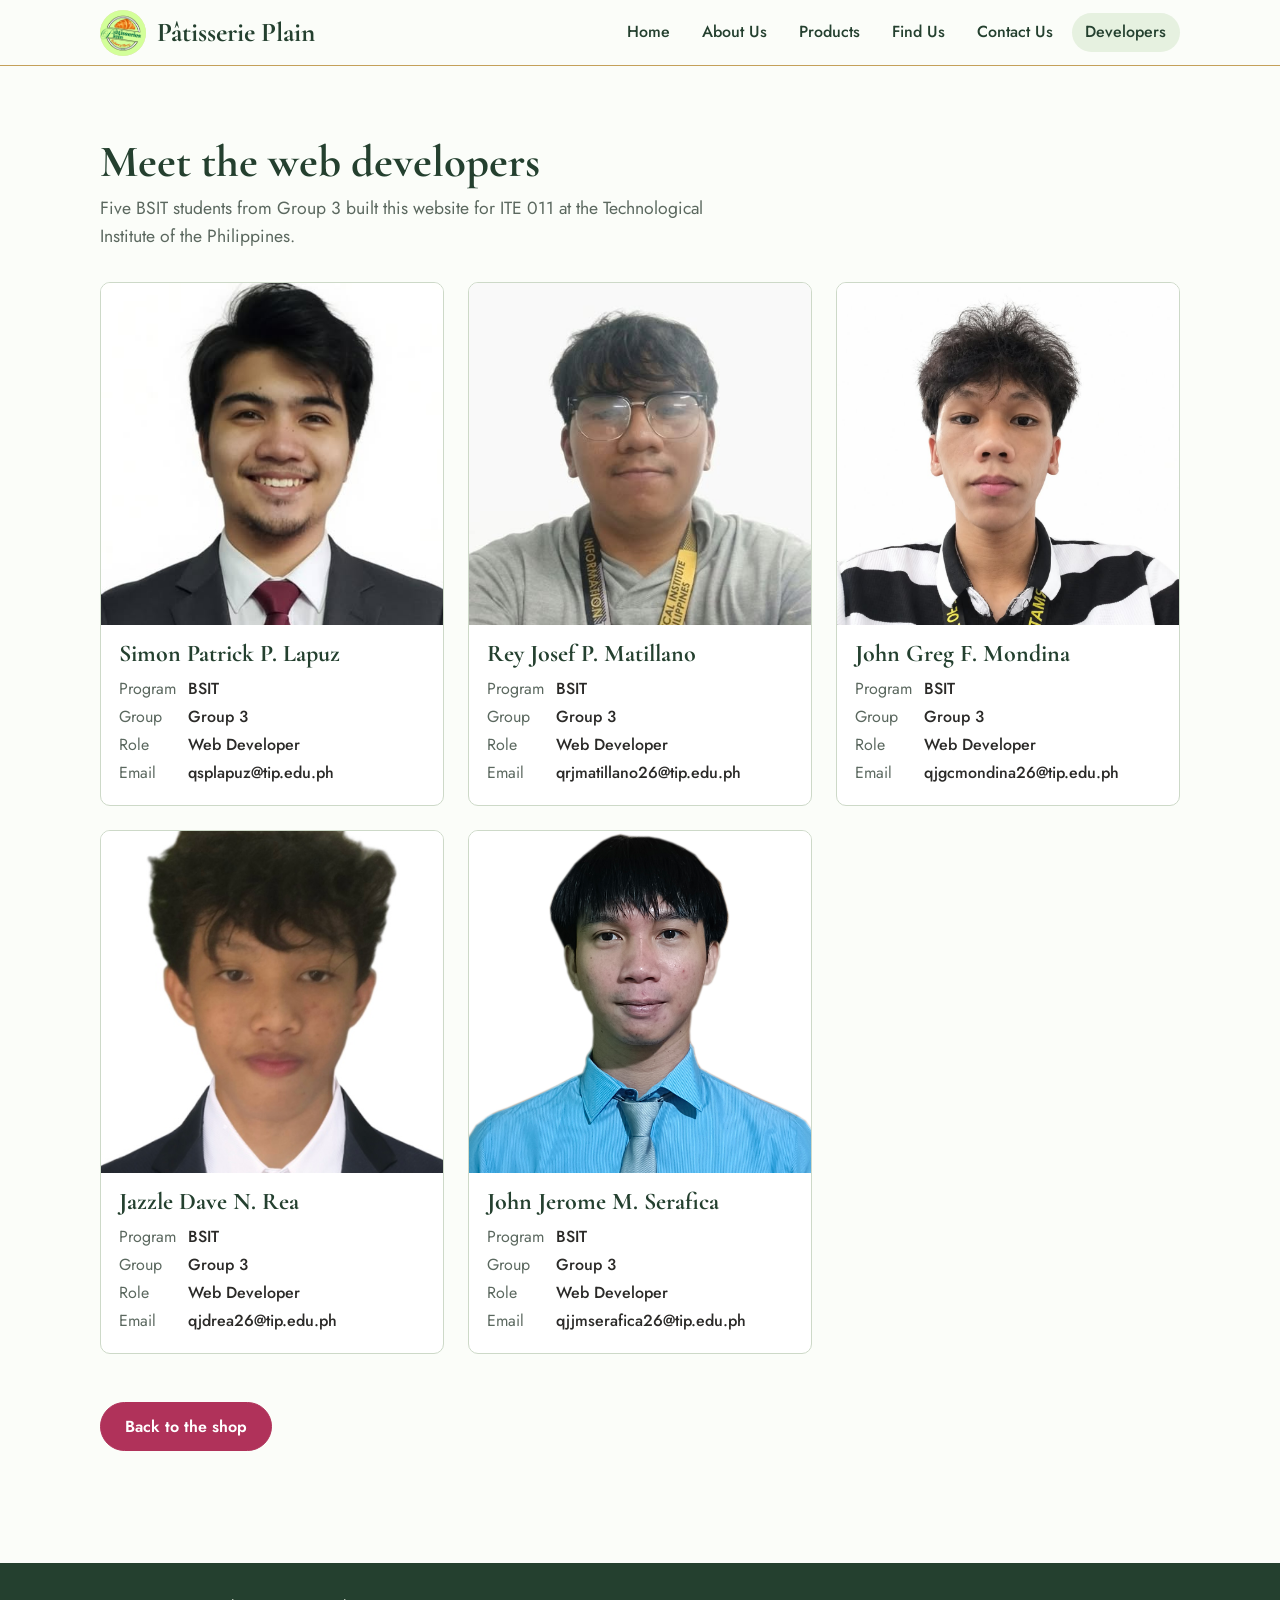
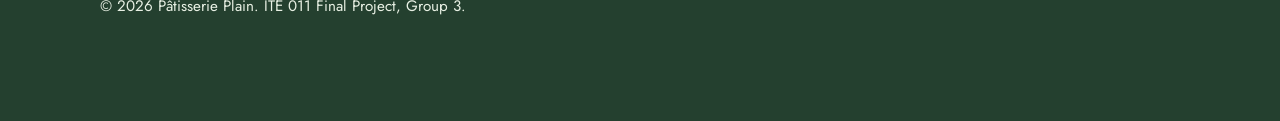
==== commit a3a300c3: "Changed some comments" ====
--- a/developers.html
+++ b/developers.html
@@ -2,7 +2,7 @@
 <!--
   FILE NAME : developers.html
   PROJECT   : P&acirc;tisserie Plain - Web Developers' Profile
-  COURSE    : ITE 011 - Introduction to Computing | GROUP 3 | BSIT / ________
+  COURSE    : ITE 011 - Introduction to Computing | GROUP 3 | BSIT / IT11S10
 -->
 <html lang="en">
 <head>
@@ -39,8 +39,7 @@
       <div class="profile-grid">
 
       <!-- ============ DEVELOPER 1: SIMON PATRICK P. LAPUZ ============ -->
-      <article class="profile">
-        <!-- >>> INSERT YOUR LATEST PICTURE HERE: save it as  images/dev-lapuz.jpg  <<< -->
+      <article class="profile">   
         <img src="images/dev-lapuz.jpg" alt="Photo of Simon Patrick P. Lapuz">
         <div class="profile-body">
           <h3>Simon Patrick P. Lapuz</h3>
@@ -55,7 +54,6 @@
 
       <!-- ============ DEVELOPER 2: REY JOSEF P. MATILLANO ============ -->
       <article class="profile">
-        <!-- >>> INSERT YOUR LATEST PICTURE HERE: save it as  images/dev-matillano.jpg  <<< -->
         <img src="images/dev-matillano.jpg" alt="Photo of Rey Josef P. Matillano">
         <div class="profile-body">
           <h3>Rey Josef P. Matillano</h3>
@@ -70,7 +68,6 @@
 
       <!-- ============ DEVELOPER 3: JOHN GREG F. MONDINA ============ -->
       <article class="profile">
-        <!-- >>> INSERT YOUR LATEST PICTURE HERE: save it as  images/dev-mondina.jpg  <<< -->
         <img src="images/dev-mondina.jpg" alt="Photo of John Greg F. Mondina">
         <div class="profile-body">
           <h3>John Greg F. Mondina</h3>
@@ -85,7 +82,6 @@
 
       <!-- ============ DEVELOPER 4: JAZZLE DAVE N. REA ============ -->
       <article class="profile">
-        <!-- >>> INSERT YOUR LATEST PICTURE HERE: save it as  images/dev-rea.jpg  <<< -->
         <img src="images/dev-rea.jpg" alt="Photo of Jazzle Dave N. Rea">
         <div class="profile-body">
           <h3>Jazzle Dave N. Rea</h3>
@@ -100,7 +96,6 @@
 
       <!-- ============ DEVELOPER 5: JOHN JEROME M. SERAFICA ============ -->
       <article class="profile">
-        <!-- >>> INSERT YOUR LATEST PICTURE HERE: save it as  images/dev-serafica.jpg  <<< -->
         <img src="images/dev-serafica.jpg" alt="Photo of John Jerome M. Serafica">
         <div class="profile-body">
           <h3>John Jerome M. Serafica</h3>
--- a/style.css
+++ b/style.css
@@ -663,7 +663,7 @@
 /* ---------- 12. DEVELOPERS PAGE ---------- */
 .profile-grid {
   display: grid;
-  grid-template-columns: repeat(auto-fill, minmax(230px, 1fr));
+  grid-template-columns: repeat(auto-fill, minmax(280px, 1fr));
   gap: 1.5rem;
   margin-top: 2rem;
 }
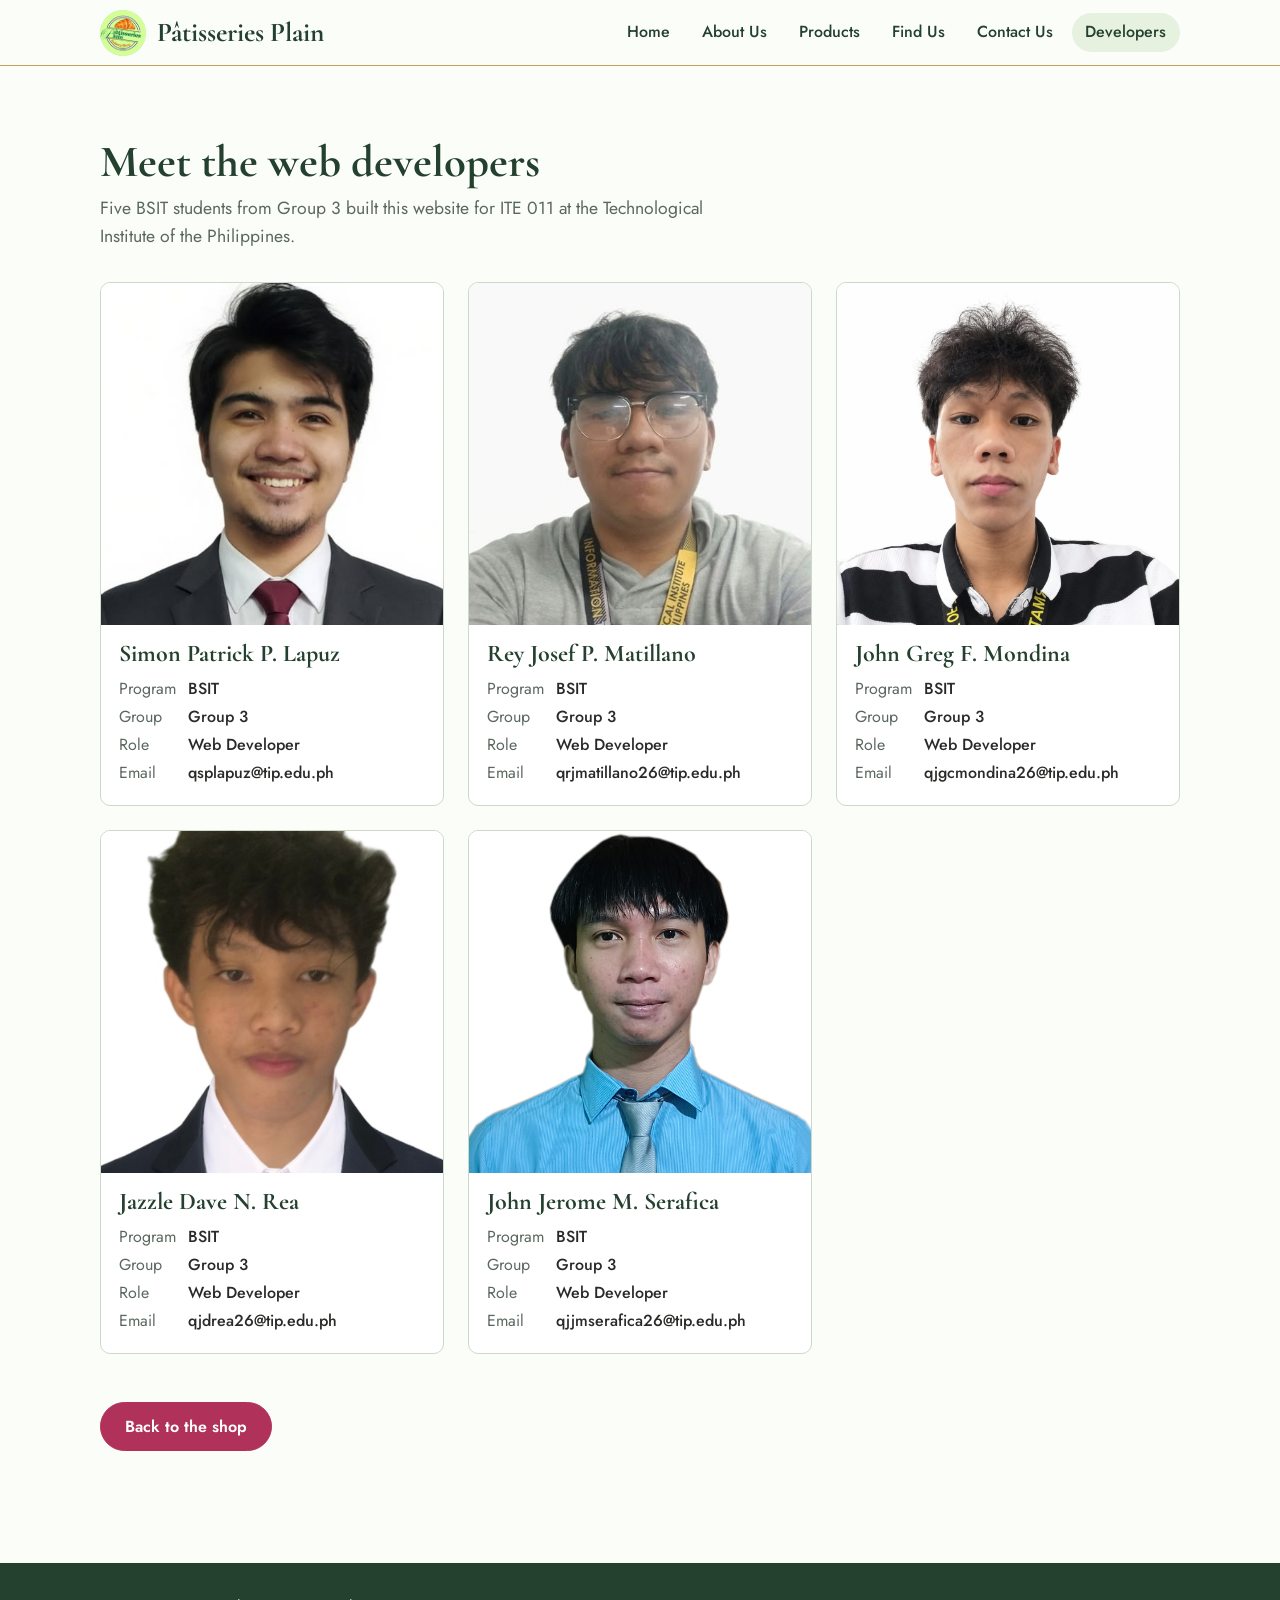
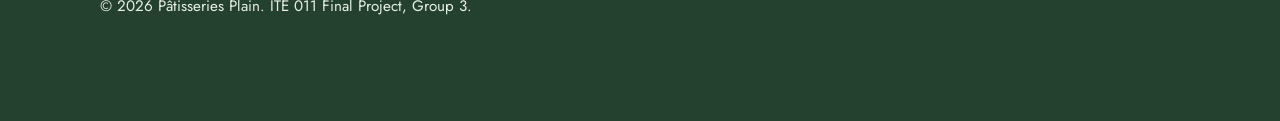
==== commit db9d725b: "Add comments" ====
--- a/developers.html
+++ b/developers.html
@@ -1,14 +1,14 @@
 <!DOCTYPE html>
 <!--
   FILE NAME : developers.html
-  PROJECT   : P&acirc;tisserie Plain - Web Developers' Profile
+  PROJECT   : Pâtisseries Plain - Web Developers' Profile
   COURSE    : ITE 011 - Introduction to Computing | GROUP 3 | BSIT / IT11S10
 -->
 <html lang="en">
 <head>
   <meta charset="UTF-8">
   <meta name="viewport" content="width=device-width, initial-scale=1">
-  <title>Web Developers | P&acirc;tisserie Plain</title>
+  <title>Web Developers | P&acirc;tisseries Plain</title>
   <link rel="preconnect" href="https://fonts.googleapis.com">
   <link rel="preconnect" href="https://fonts.gstatic.com" crossorigin>
   <link href="https://fonts.googleapis.com/css2?family=Cormorant+Garamond:ital,wght@0,500;0,700;1,500&family=Jost:wght@400;500;600&display=swap" rel="stylesheet">
@@ -18,9 +18,8 @@
 
   <header class="site-header">
     <a class="brand" href="index.html">
-      <!-- >>> INSERT YOUR COMPANY LOGO HERE: same file as before, images/logo.png <<< -->
-      <img class="logo" src="images/logo.png" alt="P&acirc;tisserie Plain logo">
-      <span class="brand-name">P&acirc;tisserie Plain</span>
+      <img class="logo" src="images/logo.png" alt="P&acirc;tisseries Plain logo">
+      <span class="brand-name">P&acirc;tisseries Plain</span>
     </a>
     <nav class="main-menu" aria-label="Main menu">
       <a href="index.html">Home</a>
@@ -114,7 +113,7 @@
   </main>
 
   <footer class="site-footer">
-    <p>&copy; 2026 P&acirc;tisserie Plain. ITE 011 Final Project, Group 3.</p>
+    <p>&copy; 2026 P&acirc;tisseries Plain. ITE 011 Final Project, Group 3.</p>
   </footer>
 
 </body>
--- a/style.css
+++ b/style.css
@@ -1,18 +1,13 @@
 /* =====================================================================
    FILE NAME : style.css
-   PROJECT   : Pâtisserie Plain - E-Commerce Website
+   PROJECT   : Pâtisseries Plain - E-Commerce Website
    COURSE    : ITE 011 - Introduction to Computing | GROUP 3
 
    This is the EXTERNAL style sheet. Both index.html and developers.html
-   use it so every page has the same look.
-
-   QUICK EDIT GUIDE
-   - Change colors   : edit the values in ":root" just below.
-   - Change fonts    : edit --serif and --sans.
-   - Card layout     : search for ".card".
+   
    ===================================================================== */
 
-/* ---------- 1. COLORS AND FONTS (edit here) ---------- */
+/* ---------- 1. COLORS AND FONTS --------- */
 :root {
   --paper:     #fbfdf9;   /* page background */
   --mint:      #e6f1e0;   /* soft green sections */
@@ -191,7 +186,7 @@
   margin-top: 1.6rem;
 }
 
-/* Double-decker macaron drawn with CSS only */
+/* Double-decker macaron */
 .macaron {
   display: flex;
   flex-direction: column;
